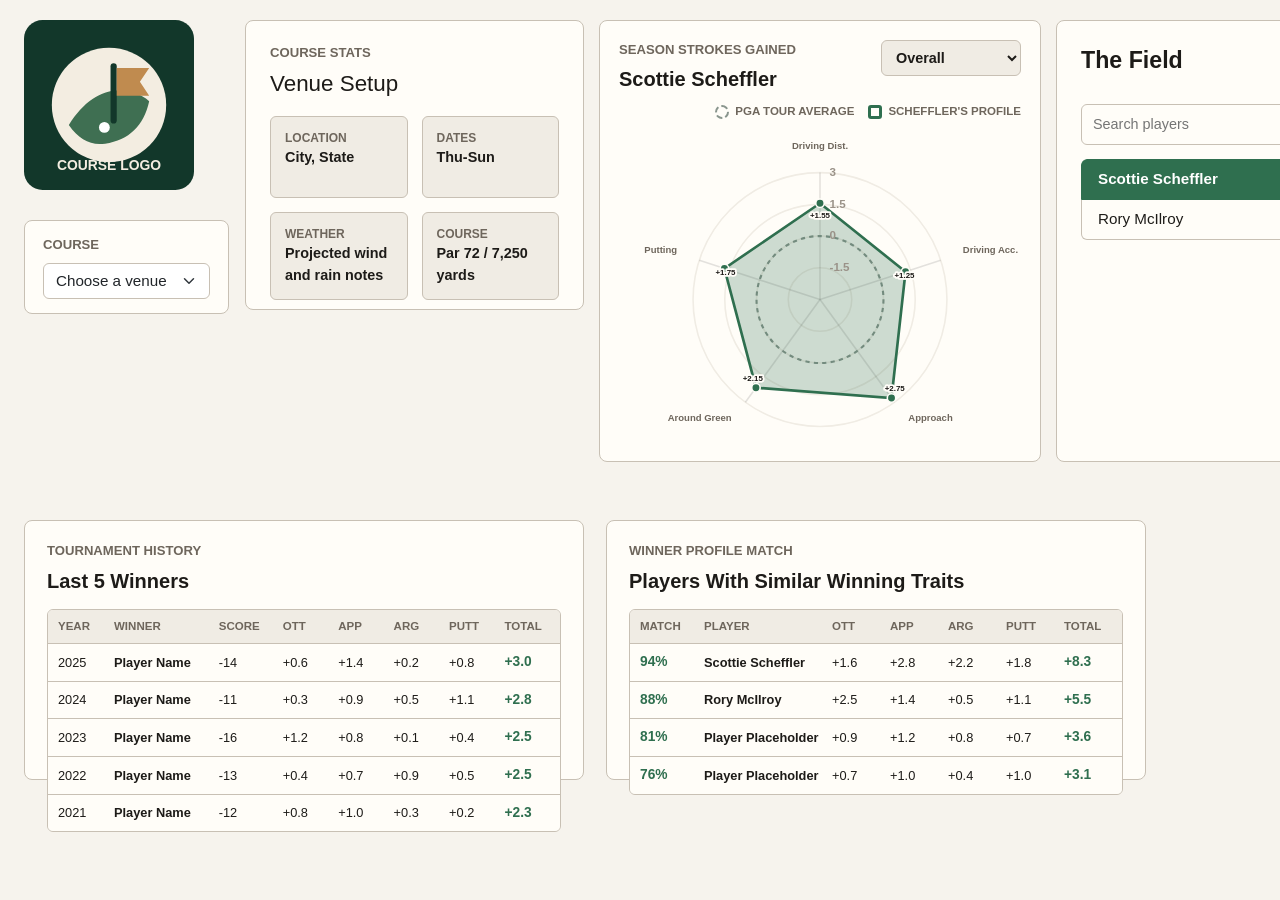
==== index.html @ 1c75fc07 "Initial commit" ====
<!DOCTYPE html>
<html lang="en">
<head>
  <meta charset="UTF-8">
  <meta name="viewport" content="width=device-width, initial-scale=1.0">
  <title>PGA Tour Venue Analysis</title>
  <link href="https://cdn.jsdelivr.net/npm/bootstrap@5.3.3/dist/css/bootstrap.min.css" rel="stylesheet">
  <link href="style.css" rel="stylesheet">
</head>
<body>
  <main class="page-layout">
    <section class="left-area">
      <div class="media-card">
        <img src="courselogo/placeholder-course-logo.svg" alt="Selected course logo">
      </div>

      <div class="panel control-card">
        <label class="form-label" for="courseSelect">Course</label>
        <select class="form-select" id="courseSelect">
          <option selected>Choose a venue</option>
          <option>Augusta National Golf Club</option>
          <option>Harbour Town Golf Links</option>
          <option>Quail Hollow Club</option>
          <option>Torrey Pines South</option>
          <option>Waialae Country Club</option>
        </select>
      </div>
    </section>

    <section class="detail-card panel">
      <p class="section-kicker">Course Stats</p>
      <h1 class="h4">Venue Setup</h1>
      <dl class="stats-list">
        <div>
          <dt>Location</dt>
          <dd>City, State</dd>
        </div>
        <div>
          <dt>Dates</dt>
          <dd>Thu-Sun</dd>
        </div>
        <div>
          <dt>Weather</dt>
          <dd>Projected wind and rain notes</dd>
        </div>
        <div>
          <dt>Course</dt>
          <dd>Par 72 / 7,250 yards</dd>
        </div>
      </dl>
    </section>

    <section class="center-area">
      <div class="main-card panel">
        <div class="sg-card-header">
          <div>
            <p class="section-kicker">Season Strokes Gained</p>
            <h3 id="selectedPlayer">Scottie Scheffler</h3>
          </div>
          <select class="profile-select" id="profileView" aria-label="Profile view">
            <option value="overall" selected>Overall</option>
            <option value="breakdown">Breakdown</option>
          </select>
        </div>

        <div class="sg-legend" aria-label="Chart legend">
          <span><i class="legend-average"></i>PGA Tour Average</span>
          <span><i class="legend-player"></i><span id="legendName">Scheffler's Profile</span></span>
        </div>

        <div class="radar-chart-wrap">
          <svg class="radar-chart" viewBox="0 0 760 660" role="img" aria-labelledby="sgChartTitle sgChartDesc">
            <title id="sgChartTitle">Strokes gained radar chart</title>
            <desc id="sgChartDesc">Radar chart showing PGA Tour average and selected player strokes gained by category.</desc>
            <g id="rings"></g>
            <g id="axes"></g>
            <circle class="average-ring" cx="380" cy="330" r="120"></circle>
            <polygon id="playerShape" class="player-shape" points=""></polygon>
            <g id="points"></g>
            <g id="valueLabels"></g>
            <g id="axisLabels"></g>
            <text class="scale-label" x="398" y="96">3</text>
            <text class="scale-label" x="398" y="156">1.5</text>
            <text class="scale-label" x="398" y="216">0</text>
            <text class="scale-label" x="398" y="276">-1.5</text>
          </svg>
        </div>
      </div>
    </section>

    <aside class="side-panel panel">
      <div class="side-panel-header">
        <p class="section-kicker">The Field</p>
      </div>
      <label class="visually-hidden" for="playerSearch">Search players</label>
      <input class="field-search" id="playerSearch" type="search" placeholder="Search players">
      <div class="list-group player-list" id="playerList">
        <button class="list-group-item list-group-item-action active" type="button" data-player="scheffler">Scottie Scheffler</button>
        <button class="list-group-item list-group-item-action" type="button" data-player="mcilroy">Rory McIlroy</button>
      </div>
    </aside>

    <section class="bottom-panel winners-panel panel">
      <div class="bottom-panel-header">
        <p class="section-kicker">Tournament History</p>
        <h3>Last 5 Winners</h3>
      </div>
      <div class="profile-table champion-table" aria-label="Last five tournament winners strokes gained profile">
        <div class="profile-row profile-heading">
          <span>Year</span>
          <span>Winner</span>
          <span>Score</span>
          <span>OTT</span>
          <span>APP</span>
          <span>ARG</span>
          <span>PUTT</span>
          <span>Total</span>
        </div>
        <div class="profile-row">
          <span>2025</span>
          <strong>Player Name</strong>
          <span>-14</span>
          <span>+0.6</span>
          <span>+1.4</span>
          <span>+0.2</span>
          <span>+0.8</span>
          <b>+3.0</b>
        </div>
        <div class="profile-row">
          <span>2024</span>
          <strong>Player Name</strong>
          <span>-11</span>
          <span>+0.3</span>
          <span>+0.9</span>
          <span>+0.5</span>
          <span>+1.1</span>
          <b>+2.8</b>
        </div>
        <div class="profile-row">
          <span>2023</span>
          <strong>Player Name</strong>
          <span>-16</span>
          <span>+1.2</span>
          <span>+0.8</span>
          <span>+0.1</span>
          <span>+0.4</span>
          <b>+2.5</b>
        </div>
        <div class="profile-row">
          <span>2022</span>
          <strong>Player Name</strong>
          <span>-13</span>
          <span>+0.4</span>
          <span>+0.7</span>
          <span>+0.9</span>
          <span>+0.5</span>
          <b>+2.5</b>
        </div>
        <div class="profile-row">
          <span>2021</span>
          <strong>Player Name</strong>
          <span>-12</span>
          <span>+0.8</span>
          <span>+1.0</span>
          <span>+0.3</span>
          <span>+0.2</span>
          <b>+2.3</b>
        </div>
      </div>
    </section>

    <section class="bottom-panel comp-panel panel">
      <div class="bottom-panel-header">
        <p class="section-kicker">Winner Profile Match</p>
        <h3>Players With Similar Winning Traits</h3>
      </div>
      <div class="profile-table comp-table" aria-label="Players matching past winner strokes gained profiles">
        <div class="profile-row profile-heading">
          <span>Match</span>
          <span>Player</span>
          <span>OTT</span>
          <span>APP</span>
          <span>ARG</span>
          <span>PUTT</span>
          <span>Total</span>
        </div>
        <div class="profile-row">
          <b>94%</b>
          <strong>Scottie Scheffler</strong>
          <span>+1.6</span>
          <span>+2.8</span>
          <span>+2.2</span>
          <span>+1.8</span>
          <b>+8.3</b>
        </div>
        <div class="profile-row">
          <b>88%</b>
          <strong>Rory McIlroy</strong>
          <span>+2.5</span>
          <span>+1.4</span>
          <span>+0.5</span>
          <span>+1.1</span>
          <b>+5.5</b>
        </div>
        <div class="profile-row">
          <b>81%</b>
          <strong>Player Placeholder</strong>
          <span>+0.9</span>
          <span>+1.2</span>
          <span>+0.8</span>
          <span>+0.7</span>
          <b>+3.6</b>
        </div>
        <div class="profile-row">
          <b>76%</b>
          <strong>Player Placeholder</strong>
          <span>+0.7</span>
          <span>+1.0</span>
          <span>+0.4</span>
          <span>+1.0</span>
          <b>+3.1</b>
        </div>
      </div>
    </section>
  </main>

  <script>
    const categories = [
      "Driving Dist.",
      "Driving Acc.",
      "Approach",
      "Around Green",
      "Putting"
    ];

    const players = {
      scheffler: {
        name: "Scottie Scheffler",
        shortName: "Scheffler",
        stats: {
          "Driving Dist.": 1.55,
          "Driving Acc.": 1.25,
          "Approach": 2.75,
          "Around Green": 2.15,
          "Putting": 1.75
        }
      },
      mcilroy: {
        name: "Rory McIlroy",
        shortName: "McIlroy",
        stats: {
          "Driving Dist.": 2.45,
          "Driving Acc.": 0.65,
          "Approach": 1.35,
          "Around Green": 0.45,
          "Putting": 1.05
        }
      }
    };

    const selectedPlayer = document.querySelector("#selectedPlayer");
    const playerButtons = document.querySelectorAll("#playerList button");
    const playerSearch = document.querySelector("#playerSearch");
    const shape = document.querySelector("#playerShape");
    const pointsGroup = document.querySelector("#points");
    const valueLabelsGroup = document.querySelector("#valueLabels");
    const axesGroup = document.querySelector("#axes");
    const ringsGroup = document.querySelector("#rings");
    const axisLabelsGroup = document.querySelector("#axisLabels");
    const legendName = document.querySelector("#legendName");
    const center = { x: 380, y: 330 };
    const maxRadius = 240;
    const minValue = -3;
    const maxValue = 3;

    function angleForIndex(index) {
      return -Math.PI / 2 + index * ((Math.PI * 2) / categories.length);
    }

    function radiusForValue(value) {
      const clamped = Math.max(minValue, Math.min(maxValue, value));
      return ((clamped - minValue) / (maxValue - minValue)) * maxRadius;
    }

    function pointForValue(value, index) {
      const angle = angleForIndex(index);
      const radius = radiusForValue(value);

      return pointForRadius(radius, index);
    }

    function pointForRadius(radius, index) {
      const angle = angleForIndex(index);

      return {
        x: center.x + Math.cos(angle) * radius,
        y: center.y + Math.sin(angle) * radius
      };
    }

    function drawBaseChart() {
      [60, 120, 180, 240].forEach((radius) => {
        const circle = document.createElementNS("http://www.w3.org/2000/svg", "circle");
        circle.setAttribute("class", "radar-ring");
        circle.setAttribute("cx", center.x);
        circle.setAttribute("cy", center.y);
        circle.setAttribute("r", radius);
        ringsGroup.appendChild(circle);
      });

      categories.forEach((category, index) => {
        const outer = pointForValue(maxValue, index);
        const label = pointForRadius(maxRadius + 44, index);
        const line = document.createElementNS("http://www.w3.org/2000/svg", "line");

        line.setAttribute("class", "radar-axis");
        line.setAttribute("x1", center.x);
        line.setAttribute("y1", center.y);
        line.setAttribute("x2", outer.x);
        line.setAttribute("y2", outer.y);
        axesGroup.appendChild(line);

        const text = document.createElementNS("http://www.w3.org/2000/svg", "text");
        text.setAttribute("class", "axis-label");
        text.setAttribute("x", label.x);
        text.setAttribute("y", label.y);
        text.setAttribute("text-anchor", index === 1 || index === 2 ? "start" : index === 3 || index === 4 ? "end" : "middle");
        text.textContent = category;
        axisLabelsGroup.appendChild(text);
      });
    }

    function formatSg(value) {
      return value > 0 ? `+${value.toFixed(2)}` : value.toFixed(2);
    }

    function updateChart(playerKey) {
      const player = players[playerKey] || players.scheffler;
      const chartPoints = categories.map((category, index) => pointForValue(player.stats[category], index));

      selectedPlayer.textContent = player.name;
      legendName.textContent = `${player.shortName}'s Profile`;
      shape.setAttribute("points", chartPoints.map((point) => `${point.x},${point.y}`).join(" "));
      pointsGroup.innerHTML = "";
      valueLabelsGroup.innerHTML = "";

      chartPoints.forEach((point, index) => {
        const value = player.stats[categories[index]];
        const angle = angleForIndex(index);
        const circle = document.createElementNS("http://www.w3.org/2000/svg", "circle");
        const label = document.createElementNS("http://www.w3.org/2000/svg", "text");

        circle.setAttribute("class", "radar-point");
        circle.setAttribute("cx", point.x);
        circle.setAttribute("cy", point.y);
        circle.setAttribute("r", 8);
        pointsGroup.appendChild(circle);

        label.setAttribute("class", "point-value");
        label.setAttribute("x", point.x - Math.cos(angle) * 22);
        label.setAttribute("y", point.y - Math.sin(angle) * 22 + 5);
        label.setAttribute("text-anchor", index === 1 || index === 2 ? "start" : index === 3 || index === 4 ? "end" : "middle");
        label.textContent = formatSg(value);
        valueLabelsGroup.appendChild(label);
      });
    }

    playerButtons.forEach((button) => {
      button.addEventListener("click", () => {
        playerButtons.forEach((item) => item.classList.remove("active"));
        button.classList.add("active");
        updateChart(button.dataset.player);
      });
    });

    playerSearch.addEventListener("input", () => {
      const query = playerSearch.value.trim().toLowerCase();

      playerButtons.forEach((button) => {
        const playerName = button.textContent.toLowerCase();
        button.hidden = !playerName.includes(query);
      });
    });

    drawBaseChart();
    updateChart("scheffler");
  </script>
</body>
</html>
---- style.css ----
:root {
  --page-bg: #f6f3ed;
  --panel-bg: #fffdf8;
  --panel-muted: #f0ece4;
  --panel-border: #c8c0b4;
  --text: #1d1b18;
  --muted-text: #6e665c;
  --accent: #2f6f4f;
  --edge-padding: 20px;
  --field-width: 290px;
  --profile-field-gap: 15px;
  --profile-width: 442px;
}

* {
  box-sizing: border-box;
}

html,
body {
  min-height: 100%;
}

body {
  margin: 0;
  color: var(--text);
  background: var(--page-bg);
  font-family: Arial, Helvetica, sans-serif;
  overflow-x: auto;
}

.page-layout {
  position: relative;
  display: grid;
  grid-template-columns: 205px 220px 520px;
  grid-template-rows: 170px 96px 214px 72px 88px 1fr;
  column-gap: 22px;
  row-gap: 24px;
  width: 1366px;
  min-width: 1366px;
  min-height: 900px;
  margin: 0;
  padding: 20px 24px 28px;
}

.panel {
  border: 1px solid var(--panel-border);
  border-radius: 8px;
  background: var(--panel-bg);
}

.left-area,
.center-area {
  display: contents;
}

.media-card {
  display: grid;
  place-items: start;
  grid-column: 1;
  grid-row: 1 / 3;
  width: 205px;
  height: 205px;
  justify-self: start;
  align-self: start;
  padding: 0;
}

.media-card img {
  display: block;
  width: 170px;
  height: 170px;
  object-fit: contain;
}

.control-card {
  position: absolute;
  top: 220px;
  left: 24px;
  width: 205px;
  min-height: 84px;
  padding: 14px 18px;
}

.form-label,
.section-kicker {
  display: block;
  margin: 0 0 8px;
  color: var(--muted-text);
  font-size: 0.82rem;
  font-weight: 700;
  letter-spacing: 0;
  text-transform: uppercase;
}

.form-select {
  border-color: var(--panel-border);
  border-radius: 6px;
  font-size: 0.95rem;
}

.detail-card {
  display: grid;
  align-content: start;
  position: absolute;
  top: var(--edge-padding);
  left: 245px;
  right: calc(var(--edge-padding) + var(--field-width) + var(--profile-field-gap) + var(--profile-width) + 15px);
  z-index: 8;
  min-width: 330px;
  height: 290px;
  padding: 22px 24px 24px;
}

.detail-card h1 {
  margin: 0 0 20px;
  font-size: 1.4rem;
  line-height: 1.15;
}

.stats-list {
  display: grid;
  grid-template-columns: repeat(2, minmax(0, 1fr));
  gap: 14px;
  margin: 0;
}

.stats-list div {
  min-height: 82px;
  padding: 12px 14px;
  border: 1px solid var(--panel-border);
  border-radius: 6px;
  background: var(--panel-muted);
}

.stats-list dt {
  color: var(--muted-text);
  font-size: 0.75rem;
  font-weight: 700;
  text-transform: uppercase;
}

.stats-list dd {
  margin: 0;
  font-size: 0.9rem;
  font-weight: 700;
}

.main-card {
  display: grid;
  align-content: start;
  position: absolute;
  top: var(--edge-padding);
  right: calc(var(--edge-padding) + var(--field-width) + var(--profile-field-gap));
  z-index: 9;
  width: var(--profile-width);
  height: 442px;
  padding: 19px;
  text-align: left;
}

.main-card h3 {
  margin: 0;
  font-size: 1.25rem;
  line-height: 1.18;
  font-weight: 600;
}

.sg-card-header {
  display: flex;
  align-items: start;
  justify-content: space-between;
  gap: 16px;
  margin-bottom: 12px;
}

.profile-select {
  width: 140px;
  padding: 8px 10px;
  border: 1px solid var(--panel-border);
  border-radius: 6px;
  color: var(--text);
  background: var(--panel-muted);
  font-size: 0.9rem;
  font-weight: 700;
}

.sg-legend {
  display: flex;
  flex-wrap: wrap;
  align-items: center;
  justify-content: flex-end;
  gap: 14px;
  margin-bottom: 4px;
  color: var(--muted-text);
  font-size: 0.72rem;
  font-weight: 700;
  text-transform: uppercase;
}

.sg-legend span {
  display: inline-flex;
  align-items: center;
  gap: 6px;
}

.legend-average,
.legend-player {
  display: inline-block;
  width: 14px;
  height: 14px;
}

.legend-average {
  border: 2px dashed #89958d;
  border-radius: 50%;
}

.legend-player {
  border: 3px solid var(--accent);
  border-radius: 3px;
}

.radar-chart-wrap {
  display: grid;
  place-items: center;
}

.radar-chart {
  width: 100%;
  max-width: 408px;
  height: auto;
  overflow: visible;
}

.radar-ring {
  fill: none;
  stroke: var(--panel-muted);
  stroke-width: 3;
}

.radar-axis {
  stroke: rgba(29, 27, 24, 0.12);
  stroke-width: 3;
}

.average-ring {
  fill: none;
  stroke: #89958d;
  stroke-width: 4;
  stroke-dasharray: 8 8;
}

.player-shape {
  fill: rgba(47, 111, 79, 0.24);
  stroke: var(--accent);
  stroke-width: 5;
}

.radar-point {
  fill: var(--accent);
  stroke: var(--panel-bg);
  stroke-width: 3;
}

.axis-label {
  fill: var(--muted-text);
  font-size: 18px;
  font-weight: 700;
}

.scale-label {
  fill: #9a9288;
  font-size: 22px;
  font-weight: 700;
}

.point-value {
  fill: var(--text);
  paint-order: stroke;
  stroke: var(--panel-bg);
  stroke-width: 7px;
  stroke-linejoin: round;
  font-size: 15px;
  font-weight: 800;
}

.side-panel {
  display: flex;
  flex-direction: column;
  align-items: stretch;
  position: absolute;
  top: var(--edge-padding);
  right: var(--edge-padding);
  z-index: 10;
  width: var(--field-width);
  height: 442px;
  padding: 22px 24px;
}

.side-panel-header {
  display: block;
  margin: 0 0 18px;
  text-align: left;
}

.side-panel-header .section-kicker {
  margin: 0 0 8px;
  color: var(--text);
  font-size: 1.45rem;
  font-weight: 600;
  text-transform: none;
}

.side-panel-header .badge {
  border-radius: 999px;
  background: var(--panel-muted) !important;
  color: var(--muted-text);
  font-size: 0.82rem;
  font-weight: 600;
}

.field-search {
  width: 100%;
  margin-bottom: 14px;
  padding: 9px 11px;
  border: 1px solid var(--panel-border);
  border-radius: 6px;
  color: var(--text);
  background: var(--panel-bg);
  font-size: 0.9rem;
}

.field-search:focus {
  border-color: var(--accent);
  outline: 2px solid rgba(47, 111, 79, 0.16);
}

.player-list {
  flex: 1;
  min-height: 0;
  overflow-y: auto;
  padding-right: 0;
}

.player-list .list-group-item {
  border-color: var(--panel-border);
  color: var(--text);
  background: var(--panel-bg);
  font-size: 0.95rem;
}

.player-list .list-group-item:hover {
  background: var(--panel-muted);
}

.player-list .list-group-item.active {
  border-color: var(--accent);
  background: var(--accent);
  color: white;
  font-weight: 700;
}

.bottom-panel {
  position: absolute;
  top: 520px;
  height: 260px;
  padding: 20px 22px;
}

.winners-panel {
  left: 24px;
  width: 560px;
}

.comp-panel {
  left: 606px;
  width: 540px;
}

.bottom-panel-header {
  margin-bottom: 16px;
}

.bottom-panel h3 {
  margin: 0;
  font-size: 1.25rem;
  font-weight: 700;
}

.profile-table {
  display: grid;
  border: 1px solid var(--panel-border);
  border-radius: 6px;
  overflow: hidden;
}

.profile-row {
  display: grid;
  gap: 10px;
  align-items: center;
  min-height: 34px;
  padding: 8px 10px;
  background: var(--panel-bg);
  border-bottom: 1px solid var(--panel-border);
  font-size: 0.8rem;
}

.champion-table .profile-row {
  grid-template-columns: 46px minmax(92px, 1.25fr) 54px repeat(5, minmax(42px, 0.6fr));
}

.comp-table .profile-row {
  grid-template-columns: 54px minmax(118px, 1.4fr) repeat(5, minmax(44px, 0.65fr));
}

.profile-row:last-child {
  border-bottom: 0;
}

.profile-heading {
  color: var(--muted-text);
  background: var(--panel-muted);
  font-size: 0.72rem;
  font-weight: 800;
  text-transform: uppercase;
}

.profile-row b {
  color: var(--accent);
  font-size: 0.86rem;
}

@media (min-width: 1500px) {
  .page-layout {
    padding-top: 32px;
  }
}
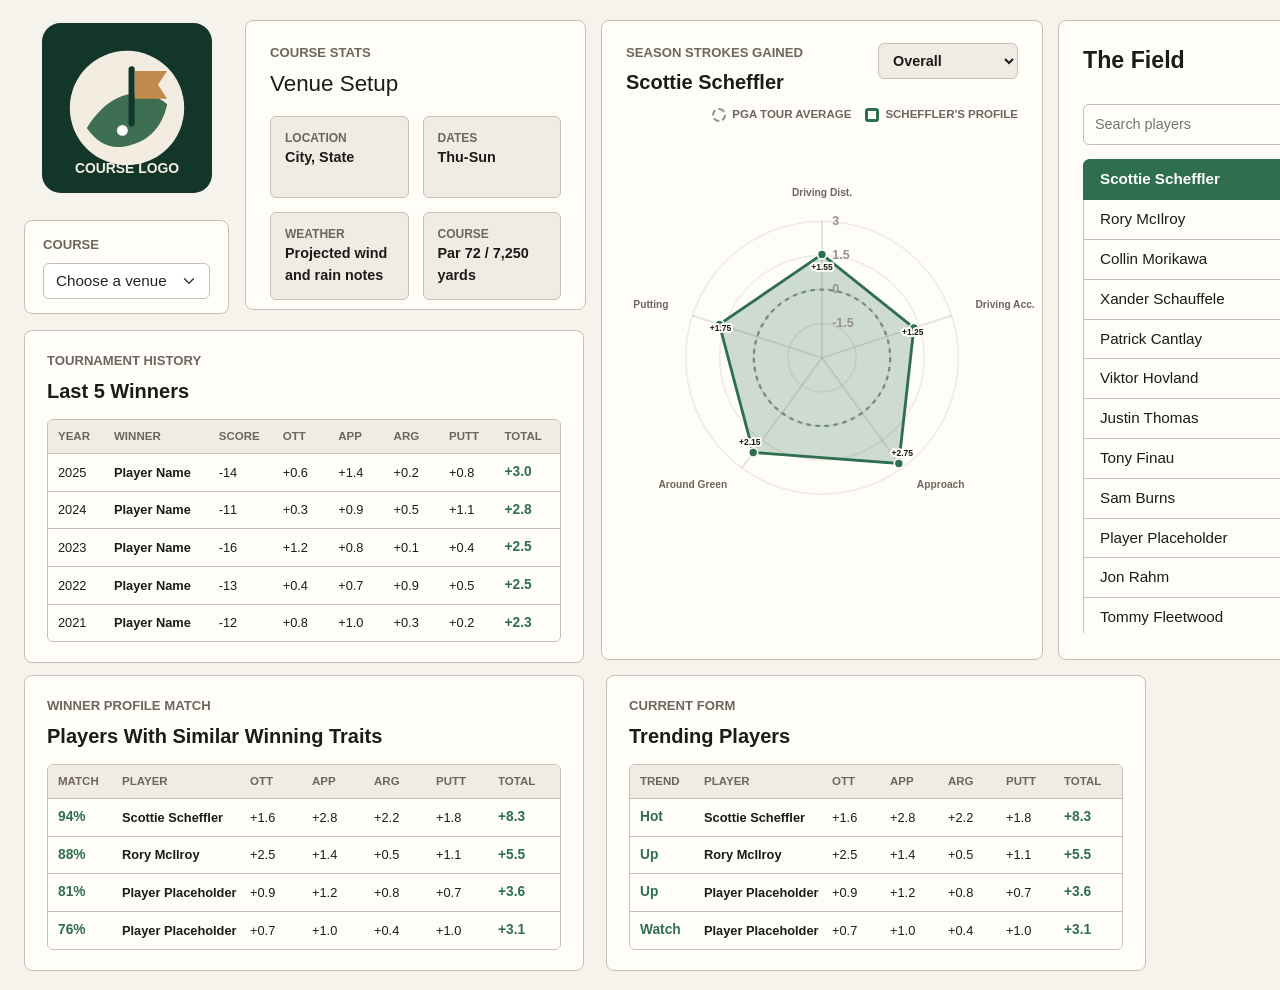
==== commit 3552f00b: "More changes" ====
--- a/index.html
+++ b/index.html
@@ -63,27 +63,47 @@
           </select>
         </div>
 
-        <div class="sg-legend" aria-label="Chart legend">
-          <span><i class="legend-average"></i>PGA Tour Average</span>
-          <span><i class="legend-player"></i><span id="legendName">Scheffler's Profile</span></span>
-        </div>
-
-        <div class="radar-chart-wrap">
-          <svg class="radar-chart" viewBox="0 0 760 660" role="img" aria-labelledby="sgChartTitle sgChartDesc">
-            <title id="sgChartTitle">Strokes gained radar chart</title>
-            <desc id="sgChartDesc">Radar chart showing PGA Tour average and selected player strokes gained by category.</desc>
-            <g id="rings"></g>
-            <g id="axes"></g>
-            <circle class="average-ring" cx="380" cy="330" r="120"></circle>
-            <polygon id="playerShape" class="player-shape" points=""></polygon>
-            <g id="points"></g>
-            <g id="valueLabels"></g>
-            <g id="axisLabels"></g>
-            <text class="scale-label" x="398" y="96">3</text>
-            <text class="scale-label" x="398" y="156">1.5</text>
-            <text class="scale-label" x="398" y="216">0</text>
-            <text class="scale-label" x="398" y="276">-1.5</text>
-          </svg>
+        <div class="profile-view profile-view-active" id="overallProfile">
+          <div class="sg-legend" aria-label="Chart legend">
+            <span><i class="legend-average"></i>PGA Tour Average</span>
+            <span><i class="legend-player"></i><span id="legendName">Scheffler's Profile</span></span>
+          </div>
+
+          <div class="radar-chart-wrap">
+            <svg class="radar-chart" viewBox="35 10 690 625" role="img" aria-labelledby="sgChartTitle sgChartDesc">
+              <title id="sgChartTitle">Strokes gained radar chart</title>
+              <desc id="sgChartDesc">Radar chart showing PGA Tour average and selected player strokes gained by category.</desc>
+              <g id="rings"></g>
+              <g id="axes"></g>
+              <circle class="average-ring" cx="380" cy="330" r="120"></circle>
+              <polygon id="playerShape" class="player-shape" points=""></polygon>
+              <g id="points"></g>
+              <g id="valueLabels"></g>
+              <g id="axisLabels"></g>
+              <text class="scale-label" x="398" y="96">3</text>
+              <text class="scale-label" x="398" y="156">1.5</text>
+              <text class="scale-label" x="398" y="216">0</text>
+              <text class="scale-label" x="398" y="276">-1.5</text>
+            </svg>
+          </div>
+        </div>
+
+        <div class="profile-view breakdown-card" id="breakdownProfile" hidden>
+          <div class="skill-scale" aria-hidden="true">
+            <span>Worst</span>
+            <span>Poor</span>
+            <span>Average</span>
+            <span>Good</span>
+            <span>Best</span>
+          </div>
+          <div class="skill-scale-dots" aria-hidden="true">
+            <i class="dot-worst"></i>
+            <i class="dot-poor"></i>
+            <i class="dot-average"></i>
+            <i class="dot-good"></i>
+            <i class="dot-best"></i>
+          </div>
+          <div class="skill-groups" id="skillGroups" aria-label="Selected player skill breakdown"></div>
         </div>
       </div>
     </section>
@@ -97,8 +117,74 @@
       <div class="list-group player-list" id="playerList">
         <button class="list-group-item list-group-item-action active" type="button" data-player="scheffler">Scottie Scheffler</button>
         <button class="list-group-item list-group-item-action" type="button" data-player="mcilroy">Rory McIlroy</button>
+        <button class="list-group-item list-group-item-action" type="button" data-player="morikawa">Collin Morikawa</button>
+        <button class="list-group-item list-group-item-action" type="button" data-player="schauffele">Xander Schauffele</button>
+        <button class="list-group-item list-group-item-action" type="button" data-player="cantlay">Patrick Cantlay</button>
+        <button class="list-group-item list-group-item-action" type="button" data-player="hovland">Viktor Hovland</button>
+        <button class="list-group-item list-group-item-action" type="button" data-player="thomas">Justin Thomas</button>
+        <button class="list-group-item list-group-item-action" type="button" data-player="finau">Tony Finau</button>
+        <button class="list-group-item list-group-item-action" type="button" data-player="burns">Sam Burns</button>
+        <button class="list-group-item list-group-item-action" type="button" data-player="placeholder">Player Placeholder</button>
+        <button class="list-group-item list-group-item-action" type="button" data-player="rahm">Jon Rahm</button>
+        <button class="list-group-item list-group-item-action" type="button" data-player="fleetwood">Tommy Fleetwood</button>
+        <button class="list-group-item list-group-item-action" type="button" data-player="lowry">Shane Lowry</button>
+        <button class="list-group-item list-group-item-action" type="button" data-player="day">Jason Day</button>
+        <button class="list-group-item list-group-item-action" type="button" data-player="spieth">Jordan Spieth</button>
+        <button class="list-group-item list-group-item-action" type="button" data-player="fowler">Rickie Fowler</button>
+        <button class="list-group-item list-group-item-action" type="button" data-player="harman">Brian Harman</button>
+        <button class="list-group-item list-group-item-action" type="button" data-player="young">Cameron Young</button>
+        <button class="list-group-item list-group-item-action" type="button" data-player="theegala">Sahith Theegala</button>
+        <button class="list-group-item list-group-item-action" type="button" data-player="kim">Tom Kim</button>
+        <button class="list-group-item list-group-item-action" type="button" data-player="im">Sungjae Im</button>
+        <button class="list-group-item list-group-item-action" type="button" data-player="conners">Corey Conners</button>
+        <button class="list-group-item list-group-item-action" type="button" data-player="fitzpatrick">Matt Fitzpatrick</button>
+        <button class="list-group-item list-group-item-action" type="button" data-player="rose">Justin Rose</button>
+        <button class="list-group-item list-group-item-action" type="button" data-player="matsuyama">Hideki Matsuyama</button>
+        <button class="list-group-item list-group-item-action" type="button" data-player="hatton">Tyrrell Hatton</button>
+        <button class="list-group-item list-group-item-action" type="button" data-player="english">Harris English</button>
+        <button class="list-group-item list-group-item-action" type="button" data-player="henley">Russell Henley</button>
+        <button class="list-group-item list-group-item-action" type="button" data-player="straka">Sepp Straka</button>
+        <button class="list-group-item list-group-item-action" type="button" data-player="clark">Wyndham Clark</button>
       </div>
     </aside>
+
+    <section class="player-results-panel recent-results-panel panel">
+      <div class="bottom-panel-header">
+        <p class="section-kicker">Recent Results</p>
+        <h3>Last 5 Tournaments</h3>
+      </div>
+      <div class="profile-table result-table" aria-label="Selected player's last five tournament results">
+        <div class="profile-row profile-heading">
+          <span>Event</span>
+          <span>Finish</span>
+          <span>OTT</span>
+          <span>APP</span>
+          <span>ARG</span>
+          <span>PUTT</span>
+          <span>Total</span>
+        </div>
+        <div class="profile-body" id="recentResultsBody"></div>
+      </div>
+    </section>
+
+    <section class="player-results-panel best-results-panel panel">
+      <div class="bottom-panel-header">
+        <p class="section-kicker">Season Highs</p>
+        <h3>Best Tournaments This Season</h3>
+      </div>
+      <div class="profile-table result-table" aria-label="Selected player's best tournament results this season">
+        <div class="profile-row profile-heading">
+          <span>Event</span>
+          <span>Finish</span>
+          <span>OTT</span>
+          <span>APP</span>
+          <span>ARG</span>
+          <span>PUTT</span>
+          <span>Total</span>
+        </div>
+        <div class="profile-body" id="bestResultsBody"></div>
+      </div>
+    </section>
 
     <section class="bottom-panel winners-panel panel">
       <div class="bottom-panel-header">
@@ -222,168 +308,61 @@
         </div>
       </div>
     </section>
+
+    <section class="bottom-panel trending-panel panel">
+      <div class="bottom-panel-header">
+        <p class="section-kicker">Current Form</p>
+        <h3>Trending Players</h3>
+      </div>
+      <div class="profile-table comp-table" aria-label="Trending players strokes gained profiles">
+        <div class="profile-row profile-heading">
+          <span>Trend</span>
+          <span>Player</span>
+          <span>OTT</span>
+          <span>APP</span>
+          <span>ARG</span>
+          <span>PUTT</span>
+          <span>Total</span>
+        </div>
+        <div class="profile-row">
+          <b>Hot</b>
+          <strong>Scottie Scheffler</strong>
+          <span>+1.6</span>
+          <span>+2.8</span>
+          <span>+2.2</span>
+          <span>+1.8</span>
+          <b>+8.3</b>
+        </div>
+        <div class="profile-row">
+          <b>Up</b>
+          <strong>Rory McIlroy</strong>
+          <span>+2.5</span>
+          <span>+1.4</span>
+          <span>+0.5</span>
+          <span>+1.1</span>
+          <b>+5.5</b>
+        </div>
+        <div class="profile-row">
+          <b>Up</b>
+          <strong>Player Placeholder</strong>
+          <span>+0.9</span>
+          <span>+1.2</span>
+          <span>+0.8</span>
+          <span>+0.7</span>
+          <b>+3.6</b>
+        </div>
+        <div class="profile-row">
+          <b>Watch</b>
+          <strong>Player Placeholder</strong>
+          <span>+0.7</span>
+          <span>+1.0</span>
+          <span>+0.4</span>
+          <span>+1.0</span>
+          <b>+3.1</b>
+        </div>
+      </div>
+    </section>
   </main>
-
-  <script>
-    const categories = [
-      "Driving Dist.",
-      "Driving Acc.",
-      "Approach",
-      "Around Green",
-      "Putting"
-    ];
-
-    const players = {
-      scheffler: {
-        name: "Scottie Scheffler",
-        shortName: "Scheffler",
-        stats: {
-          "Driving Dist.": 1.55,
-          "Driving Acc.": 1.25,
-          "Approach": 2.75,
-          "Around Green": 2.15,
-          "Putting": 1.75
-        }
-      },
-      mcilroy: {
-        name: "Rory McIlroy",
-        shortName: "McIlroy",
-        stats: {
-          "Driving Dist.": 2.45,
-          "Driving Acc.": 0.65,
-          "Approach": 1.35,
-          "Around Green": 0.45,
-          "Putting": 1.05
-        }
-      }
-    };
-
-    const selectedPlayer = document.querySelector("#selectedPlayer");
-    const playerButtons = document.querySelectorAll("#playerList button");
-    const playerSearch = document.querySelector("#playerSearch");
-    const shape = document.querySelector("#playerShape");
-    const pointsGroup = document.querySelector("#points");
-    const valueLabelsGroup = document.querySelector("#valueLabels");
-    const axesGroup = document.querySelector("#axes");
-    const ringsGroup = document.querySelector("#rings");
-    const axisLabelsGroup = document.querySelector("#axisLabels");
-    const legendName = document.querySelector("#legendName");
-    const center = { x: 380, y: 330 };
-    const maxRadius = 240;
-    const minValue = -3;
-    const maxValue = 3;
-
-    function angleForIndex(index) {
-      return -Math.PI / 2 + index * ((Math.PI * 2) / categories.length);
-    }
-
-    function radiusForValue(value) {
-      const clamped = Math.max(minValue, Math.min(maxValue, value));
-      return ((clamped - minValue) / (maxValue - minValue)) * maxRadius;
-    }
-
-    function pointForValue(value, index) {
-      const angle = angleForIndex(index);
-      const radius = radiusForValue(value);
-
-      return pointForRadius(radius, index);
-    }
-
-    function pointForRadius(radius, index) {
-      const angle = angleForIndex(index);
-
-      return {
-        x: center.x + Math.cos(angle) * radius,
-        y: center.y + Math.sin(angle) * radius
-      };
-    }
-
-    function drawBaseChart() {
-      [60, 120, 180, 240].forEach((radius) => {
-        const circle = document.createElementNS("http://www.w3.org/2000/svg", "circle");
-        circle.setAttribute("class", "radar-ring");
-        circle.setAttribute("cx", center.x);
-        circle.setAttribute("cy", center.y);
-        circle.setAttribute("r", radius);
-        ringsGroup.appendChild(circle);
-      });
-
-      categories.forEach((category, index) => {
-        const outer = pointForValue(maxValue, index);
-        const label = pointForRadius(maxRadius + 44, index);
-        const line = document.createElementNS("http://www.w3.org/2000/svg", "line");
-
-        line.setAttribute("class", "radar-axis");
-        line.setAttribute("x1", center.x);
-        line.setAttribute("y1", center.y);
-        line.setAttribute("x2", outer.x);
-        line.setAttribute("y2", outer.y);
-        axesGroup.appendChild(line);
-
-        const text = document.createElementNS("http://www.w3.org/2000/svg", "text");
-        text.setAttribute("class", "axis-label");
-        text.setAttribute("x", label.x);
-        text.setAttribute("y", label.y);
-        text.setAttribute("text-anchor", index === 1 || index === 2 ? "start" : index === 3 || index === 4 ? "end" : "middle");
-        text.textContent = category;
-        axisLabelsGroup.appendChild(text);
-      });
-    }
-
-    function formatSg(value) {
-      return value > 0 ? `+${value.toFixed(2)}` : value.toFixed(2);
-    }
-
-    function updateChart(playerKey) {
-      const player = players[playerKey] || players.scheffler;
-      const chartPoints = categories.map((category, index) => pointForValue(player.stats[category], index));
-
-      selectedPlayer.textContent = player.name;
-      legendName.textContent = `${player.shortName}'s Profile`;
-      shape.setAttribute("points", chartPoints.map((point) => `${point.x},${point.y}`).join(" "));
-      pointsGroup.innerHTML = "";
-      valueLabelsGroup.innerHTML = "";
-
-      chartPoints.forEach((point, index) => {
-        const value = player.stats[categories[index]];
-        const angle = angleForIndex(index);
-        const circle = document.createElementNS("http://www.w3.org/2000/svg", "circle");
-        const label = document.createElementNS("http://www.w3.org/2000/svg", "text");
-
-        circle.setAttribute("class", "radar-point");
-        circle.setAttribute("cx", point.x);
-        circle.setAttribute("cy", point.y);
-        circle.setAttribute("r", 8);
-        pointsGroup.appendChild(circle);
-
-        label.setAttribute("class", "point-value");
-        label.setAttribute("x", point.x - Math.cos(angle) * 22);
-        label.setAttribute("y", point.y - Math.sin(angle) * 22 + 5);
-        label.setAttribute("text-anchor", index === 1 || index === 2 ? "start" : index === 3 || index === 4 ? "end" : "middle");
-        label.textContent = formatSg(value);
-        valueLabelsGroup.appendChild(label);
-      });
-    }
-
-    playerButtons.forEach((button) => {
-      button.addEventListener("click", () => {
-        playerButtons.forEach((item) => item.classList.remove("active"));
-        button.classList.add("active");
-        updateChart(button.dataset.player);
-      });
-    });
-
-    playerSearch.addEventListener("input", () => {
-      const query = playerSearch.value.trim().toLowerCase();
-
-      playerButtons.forEach((button) => {
-        const playerName = button.textContent.toLowerCase();
-        button.hidden = !playerName.includes(query);
-      });
-    });
-
-    drawBaseChart();
-    updateChart("scheffler");
-  </script>
+  <script src="js_functions.js"></script>
 </body>
 </html>
--- a/style.css
+++ b/style.css
@@ -8,6 +8,8 @@
   --accent: #2f6f4f;
   --edge-padding: 20px;
   --field-width: 290px;
+  --field-results-gap: 22px;
+  --results-width: 420px;
   --profile-field-gap: 15px;
   --profile-width: 442px;
 }
@@ -27,6 +29,7 @@
   background: var(--page-bg);
   font-family: Arial, Helvetica, sans-serif;
   overflow-x: auto;
+  padding-bottom: 20px;
 }
 
 .page-layout {
@@ -36,9 +39,9 @@
   grid-template-rows: 170px 96px 214px 72px 88px 1fr;
   column-gap: 22px;
   row-gap: 24px;
-  width: 1366px;
-  min-width: 1366px;
-  min-height: 900px;
+  width: 1810px;
+  min-width: 1810px;
+  min-height: 970px;
   margin: 0;
   padding: 20px 24px 28px;
 }
@@ -64,6 +67,7 @@
   justify-self: start;
   align-self: start;
   padding: 0;
+  transform: translateX(18px) translateY(3px);
 }
 
 .media-card img {
@@ -105,7 +109,7 @@
   position: absolute;
   top: var(--edge-padding);
   left: 245px;
-  right: calc(var(--edge-padding) + var(--field-width) + var(--profile-field-gap) + var(--profile-width) + 15px);
+  right: calc(var(--edge-padding) + var(--results-width) + var(--field-results-gap) + var(--field-width) + var(--profile-field-gap) + var(--profile-width) + 15px);
   z-index: 8;
   min-width: 330px;
   height: 290px;
@@ -151,11 +155,11 @@
   align-content: start;
   position: absolute;
   top: var(--edge-padding);
-  right: calc(var(--edge-padding) + var(--field-width) + var(--profile-field-gap));
+  right: calc(var(--edge-padding) + var(--results-width) + var(--field-results-gap) + var(--field-width) + var(--profile-field-gap));
   z-index: 9;
   width: var(--profile-width);
-  height: 442px;
-  padding: 19px;
+  height: 640px;
+  padding: 22px 24px;
   text-align: left;
 }
 
@@ -204,6 +208,10 @@
   gap: 6px;
 }
 
+.profile-view[hidden] {
+  display: none;
+}
+
 .legend-average,
 .legend-player {
   display: inline-block;
@@ -224,6 +232,7 @@
 .radar-chart-wrap {
   display: grid;
   place-items: center;
+  margin-top: 52px;
 }
 
 .radar-chart {
@@ -285,16 +294,147 @@
   font-weight: 800;
 }
 
+.breakdown-card {
+  margin-top: 18px;
+  padding: 8px 0 0;
+  border-radius: 6px;
+  color: var(--text);
+  background: transparent;
+}
+
+.skill-scale,
+.skill-scale-dots {
+  display: grid;
+  grid-template-columns: repeat(5, 1fr);
+  margin-left: 110px;
+}
+
+.skill-scale {
+  color: var(--muted-text);
+  font-size: 0.58rem;
+  font-weight: 800;
+  line-height: 1;
+  text-align: center;
+  text-transform: uppercase;
+}
+
+.skill-scale-dots {
+  margin-top: 6px;
+  margin-bottom: 7px;
+  justify-items: center;
+}
+
+.skill-scale-dots i {
+  display: block;
+  width: 15px;
+  height: 15px;
+  border-radius: 50%;
+}
+
+.dot-worst {
+  background: #cf584d;
+}
+
+.dot-poor {
+  background: #a66055;
+}
+
+.dot-average {
+  background: #9a9288;
+}
+
+.dot-good {
+  background: #5f8f75;
+}
+
+.dot-best {
+  background: var(--accent);
+}
+
+.skill-section {
+  border-top: 1px solid var(--panel-border);
+}
+
+.skill-row {
+  display: grid;
+  grid-template-columns: 104px minmax(0, 1fr);
+  align-items: center;
+  min-height: 26px;
+  gap: 8px;
+}
+
+.skill-row + .skill-row {
+  border-top: 1px solid rgba(200, 192, 180, 0.35);
+}
+
+.skill-row-major {
+  background: var(--panel-muted);
+}
+
+.skill-label {
+  color: var(--text);
+  font-size: 0.72rem;
+  font-weight: 800;
+  line-height: 1.05;
+  text-align: right;
+  text-transform: uppercase;
+}
+
+.skill-row-minor .skill-label {
+  color: var(--muted-text);
+  font-size: 0.68rem;
+}
+
+.skill-track {
+  position: relative;
+  height: 5px;
+  border-radius: 999px;
+  background: rgba(200, 192, 180, 0.45);
+}
+
+.skill-track-fill {
+  position: absolute;
+  top: 0;
+  bottom: 0;
+  left: 0;
+  border-radius: inherit;
+  background: rgba(47, 111, 79, 0.72);
+}
+
+.skill-marker {
+  position: absolute;
+  top: 50%;
+  left: var(--score);
+  display: grid;
+  place-items: center;
+  width: 18px;
+  height: 18px;
+  border-radius: 50%;
+  color: #ffffff;
+  background: var(--accent);
+  font-size: 0.68rem;
+  font-weight: 800;
+  transform: translate(-50%, -50%);
+}
+
+.skill-marker-low {
+  background: #c45349;
+}
+
+.skill-marker-mid {
+  background: #8d8176;
+}
+
 .side-panel {
   display: flex;
   flex-direction: column;
   align-items: stretch;
   position: absolute;
   top: var(--edge-padding);
-  right: var(--edge-padding);
+  right: calc(var(--edge-padding) + var(--results-width) + var(--field-results-gap));
   z-index: 10;
   width: var(--field-width);
-  height: 442px;
+  height: 640px;
   padding: 22px 24px;
 }
 
@@ -361,19 +501,43 @@
   font-weight: 700;
 }
 
+.player-results-panel {
+  position: absolute;
+  right: var(--edge-padding);
+  width: var(--results-width);
+  min-height: 304px;
+  padding: 20px 22px;
+}
+
+.recent-results-panel {
+  top: var(--edge-padding);
+}
+
+.best-results-panel {
+  top: 376px;
+}
+
 .bottom-panel {
   position: absolute;
-  top: 520px;
-  height: 260px;
+  height: auto;
+  min-height: 260px;
   padding: 20px 22px;
 }
 
 .winners-panel {
+  top: 330px;
   left: 24px;
   width: 560px;
 }
 
 .comp-panel {
+  top: 675px;
+  left: 24px;
+  width: 560px;
+}
+
+.trending-panel {
+  top: 675px;
   left: 606px;
   width: 540px;
 }
@@ -393,6 +557,10 @@
   border: 1px solid var(--panel-border);
   border-radius: 6px;
   overflow: hidden;
+}
+
+.profile-body {
+  display: contents;
 }
 
 .profile-row {
@@ -414,6 +582,18 @@
   grid-template-columns: 54px minmax(118px, 1.4fr) repeat(5, minmax(44px, 0.65fr));
 }
 
+.result-table .profile-row {
+  grid-template-columns: minmax(96px, 1.4fr) 42px repeat(5, minmax(32px, 0.55fr));
+  gap: 6px;
+  font-size: 0.72rem;
+}
+
+.result-table strong {
+  overflow: hidden;
+  text-overflow: ellipsis;
+  white-space: nowrap;
+}
+
 .profile-row:last-child {
   border-bottom: 0;
 }
